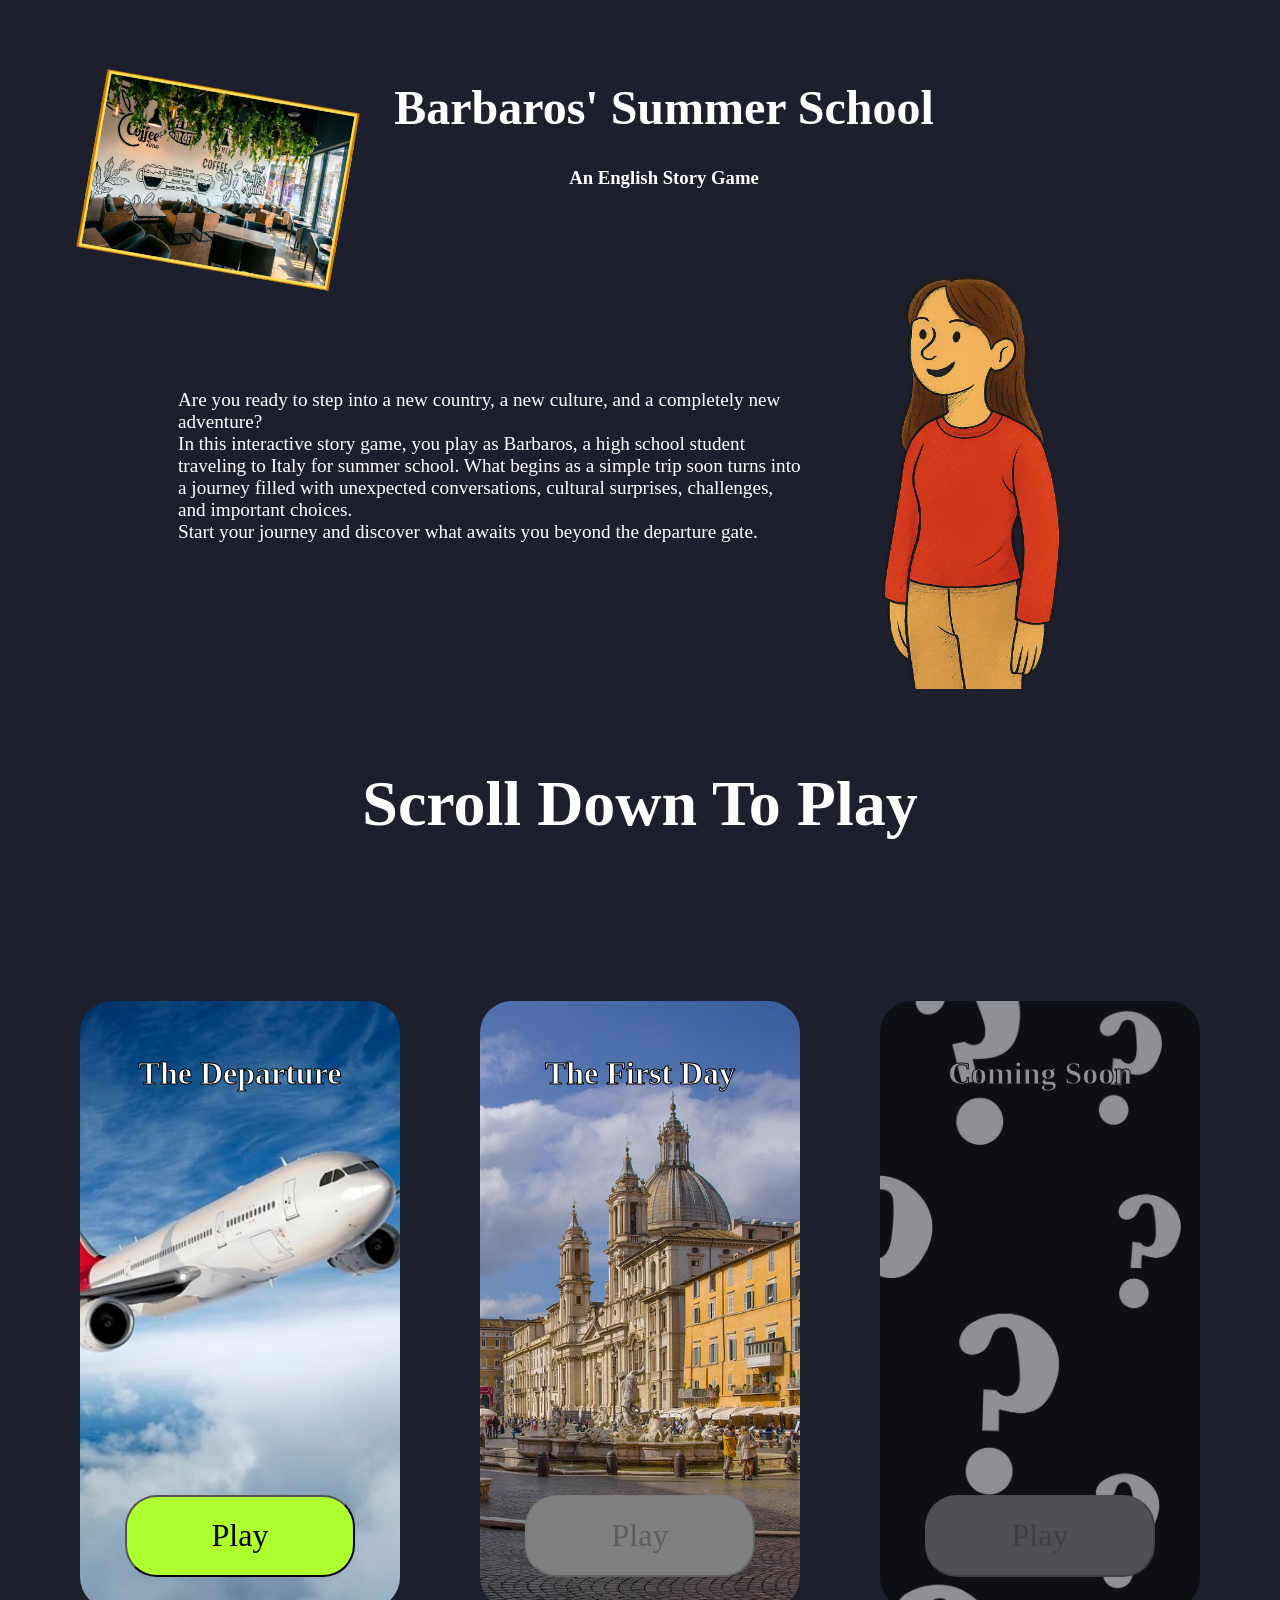
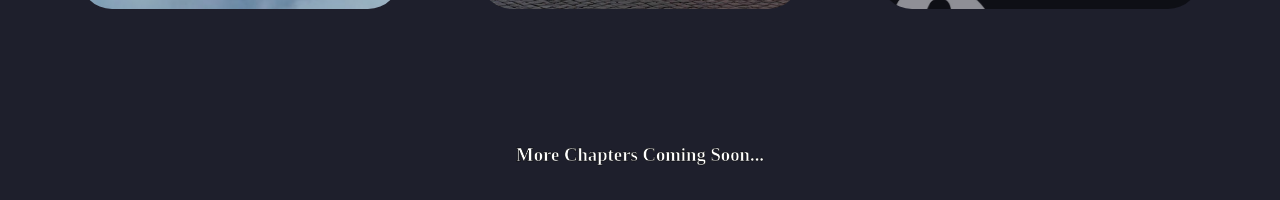
==== index.html @ cddf2c1b "removed chapter3 new sounds 'n main menu improvements" ====
<!DOCTYPE html>
<html lang="en">
<head>
    <meta charset="UTF-8">
    <meta name="viewport" content="width=device-width, initial-scale=1.0">
    <link rel="icon" type="image/png" href="images/elements/icon.png">
    <title>Barbaros' Summer School</title>
    <link rel="stylesheet" href="style.css">
    <script src="script.js" defer></script>
</head>
<body>
    <div id="info">
        <img id="frame"" src="images/elements/frame.png" alt="frame">
        <img id="bgs" src="images/backgrounds/cafe.jpg" alt="Backgrounds">
        <div id="title">
            <h1>Barbaros' Summer School</h1>
            <h3>An English Story Game</h3>
        </div>
        <div id="desc">
            <p>
            Are you ready to step into a new country, a new culture, and a completely new adventure? <br>
            In this interactive story game, you play as Barbaros, a high school student traveling to Italy for summer school. What begins as a simple trip soon turns into a journey filled with unexpected conversations, cultural surprises, challenges, and important choices.<br>
            Start your journey and discover what awaits you beyond the departure gate.<br>
            </p>
            <div>
                <img id="char" src="images/characters/annem-doodle.png" alt="Character">
            </div>
        </div>
        <h1>Scroll Down To Play</h1>
    </div>
    <div id="chapters">
        <div class="chapter" id="ch1">
            <h1 class="ch-title">The Departure</h1>
            <button class="ch-btn available" id="btn1">Play</button>
        </div>
        <div class="chapter" id="ch2">
            <h1 class="ch-title">The First Day</h1>
            <button class="ch-btn" id="btn2">Play</button>
        </div>
        <div class="chapter" id="ch3">
            <h1 class="ch-title">Coming Soon</h1>
            <button class="ch-btn" id="btn3">Play</button>
        </div>
    </div>
    <div id="more-chapters">
        <h3>More Chapters Coming Soon...</h3>
    </div>
</body>
</html>
---- style.css ----
html{
    scroll-snap-type: y mandatory;
}

body{
    margin:0;
    font-family:cursive;
    overflow-y: auto;
    overflow-x: hidden;
    background:rgb(30, 31, 44);
    display:flex;
    flex-direction:column;
    justify-content: center;
    align-items: center;
}

button{
    font-family:inherit;
    cursor:pointer;
}

#frame {
    position:absolute;
    width:20vw;
    height:20vh;
    z-index:0;
    top: 10%;
    left:7%;
    transform:rotate(10deg);
    transition:all 1s ease;
}

#bgs {
    position:absolute;
    width:20vw;
    height:20vh;
    z-index:-1;
    top: 10%;
    left:7%;
    transform:rotate(10deg);
    transition:all 1s ease;
}

#info{
    scroll-snap-align: end;
    width:100vw;
    height:100vh;
    display:flex;
    justify-content: space-between;
    align-items: center;
    flex-direction:column;
    box-sizing: border-box;
    padding:1em
}

#info *{
    color:rgb(255, 255, 255);
    text-align:center;
}

#desc{
    display:flex;
    align-items: center;
    justify-content: center;
}

#desc p{
    margin:1em;
    font-size:1.2em;
    text-align:left;
    width:50%
}

#char{
    height:50vh;
    transition: all 1s ease;
}

.fade-out{
    opacity:0;
    transform:scale(0.9);
}

.fade-in{
    opacity:1;
    transform:scale(1);
}

#info h1{
    font-size:4em
}

#title{
    margin-left:3em;
    margin-top:2em;
    justify-content: flex-start;
    align-items: center;
    flex-direction:column;
}

#title h1{
    font-size:3em
}

#chapters{
    scroll-snap-align: start;
    width:100vw;
    height:90vh;
    display:flex;
    align-items: center;
    justify-content: space-evenly;
}

.chapter{
    display:flex;
    flex-direction:column;
    background:rgb(144, 124, 124);
    height:75%;
    width:25%;
    align-items: center;
    justify-content: space-between;
    box-sizing: border-box;
    padding:2em;
    border-radius:2em;
    background-image: url("");
    background-size: cover;
    background-position: center;
    background-repeat: no-repeat;
    transition: all 0.3s ease
}

.chapter:hover{
    transform:translateY(-5%)
}

.ch-title{
    color:white;
    -webkit-text-stroke: black 1px;
}

.ch-btn{
    background:grey;
    font-size:2em;
    border-radius:1em;
    width:90%;
    height:15%;
    transition:all 0.3s ease;
}
.ch-btn.available{
    background:greenyellow;
}
.ch-btn.available:hover{
    background:rgb(80, 131, 4);
}

#ch1{
    background-image: url("../images/backgrounds/chapter1Cover.jpg");
    background-position: 70%;
}

#ch2{
    background-image: url("../images/backgrounds/CityCentre.jpg");
    background-position: 70%;
}

#ch3{
    background-image: url("../images/backgrounds/question-marks.jpg");
    opacity:0.5;
}

#more-chapters{
    height:10vh;
    width:100vw;
    display:flex;
    align-items: center;
    justify-content: center;
}

#more-chapters h3{
    color:white;
    -webkit-text-stroke:black 0.5px;
}
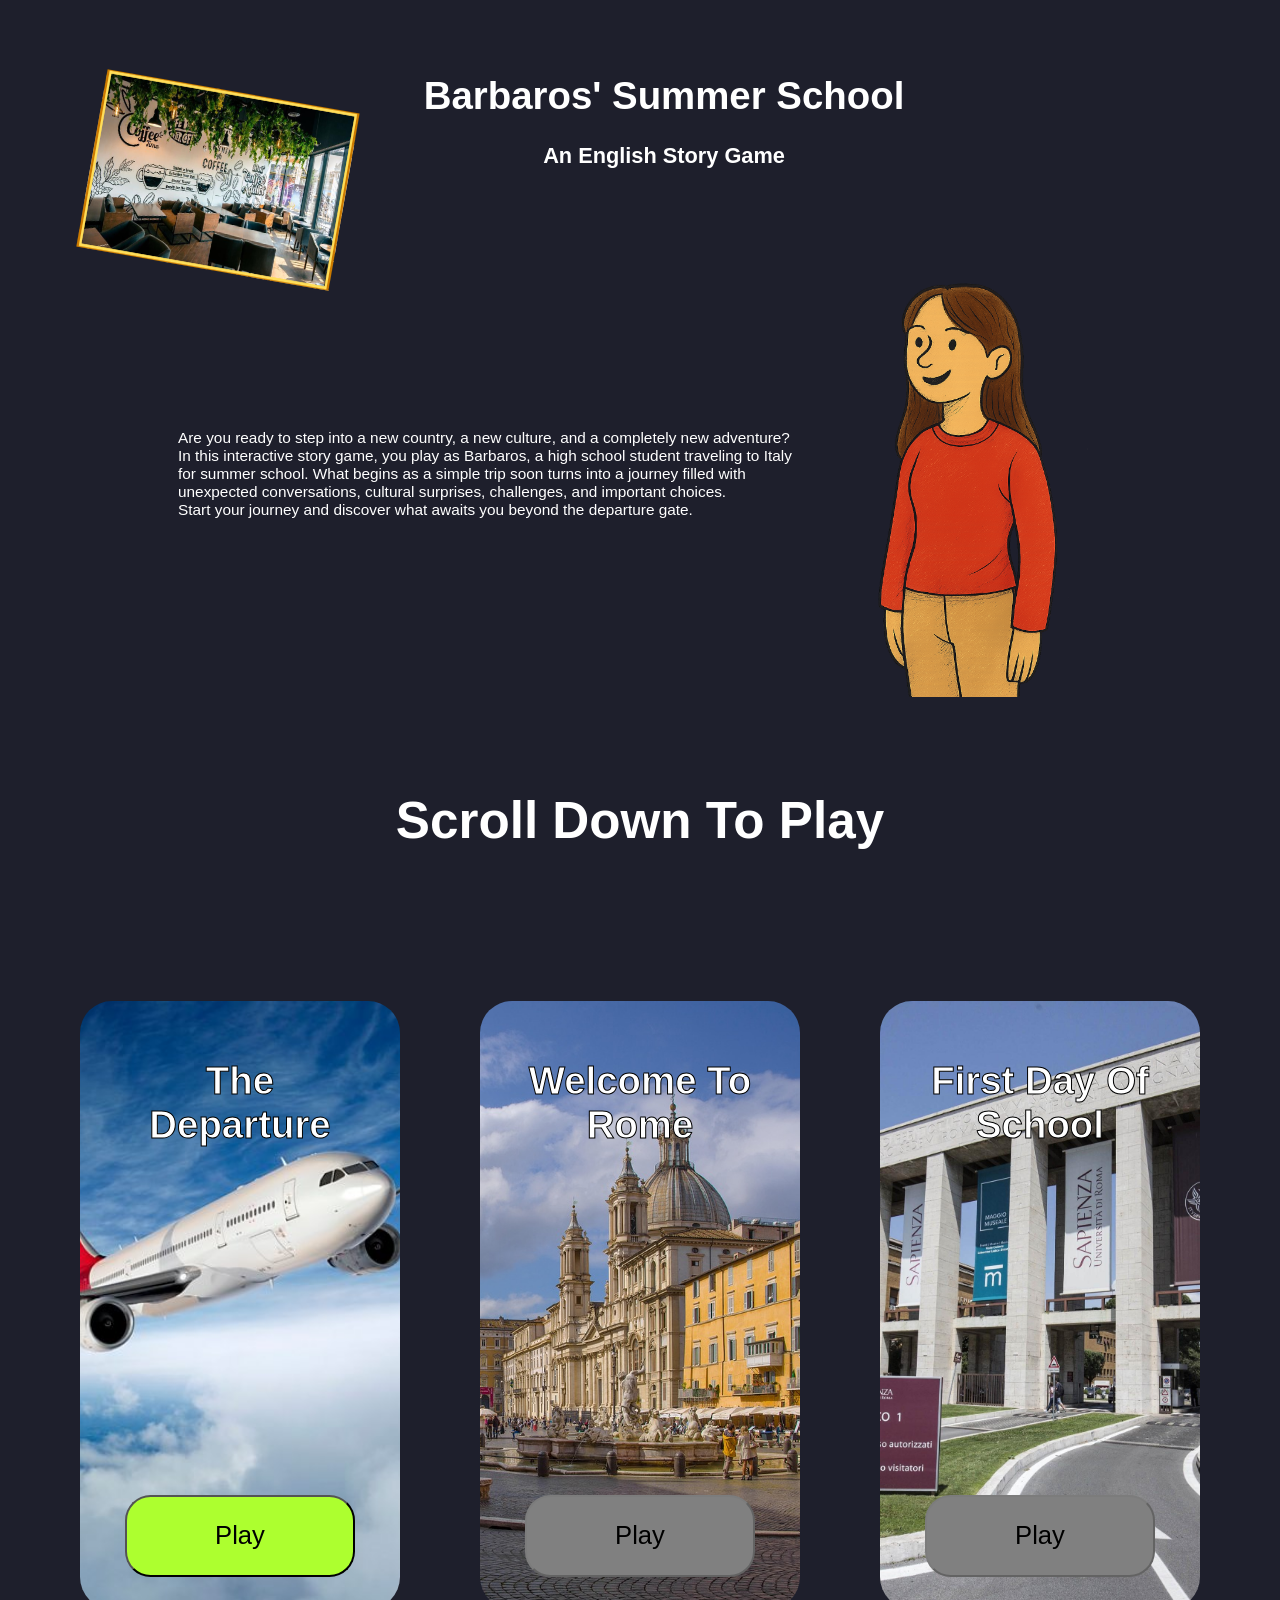
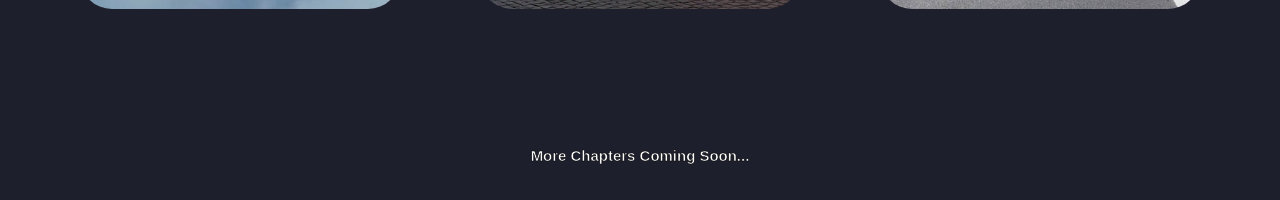
==== commit 57c0f1f4: "chapter 3" ====
--- a/index.html
+++ b/index.html
@@ -34,11 +34,11 @@
             <button class="ch-btn available" id="btn1">Play</button>
         </div>
         <div class="chapter" id="ch2">
-            <h1 class="ch-title">The First Day</h1>
+            <h1 class="ch-title">Welcome To Rome</h1>
             <button class="ch-btn" id="btn2">Play</button>
         </div>
         <div class="chapter" id="ch3">
-            <h1 class="ch-title">Coming Soon</h1>
+            <h1 class="ch-title">First Day Of School</h1>
             <button class="ch-btn" id="btn3">Play</button>
         </div>
     </div>
--- a/style.css
+++ b/style.css
@@ -4,7 +4,7 @@
 
 body{
     margin:0;
-    font-family:cursive;
+    font-family: "Comic Sans MS", "Comic Sans", Arial;
     overflow-y: auto;
     overflow-x: hidden;
     background:rgb(30, 31, 44);
@@ -66,7 +66,7 @@
 
 #desc p{
     margin:1em;
-    font-size:1.2em;
+    font-size:1.2vw;
     text-align:left;
     width:50%
 }
@@ -87,7 +87,7 @@
 }
 
 #info h1{
-    font-size:4em
+    font-size:4vw
 }
 
 #title{
@@ -99,7 +99,11 @@
 }
 
 #title h1{
-    font-size:3em
+    font-size:3vw
+}
+
+#title h3 {
+    font-size:1.7vw
 }
 
 #chapters{
@@ -136,11 +140,14 @@
 .ch-title{
     color:white;
     -webkit-text-stroke: black 1px;
+    font-size:3vw;
+    text-align:center;
 }
 
 .ch-btn{
+    color:black;
     background:grey;
-    font-size:2em;
+    font-size:2vw;
     border-radius:1em;
     width:90%;
     height:15%;
@@ -154,18 +161,17 @@
 }
 
 #ch1{
-    background-image: url("../images/backgrounds/chapter1Cover.jpg");
+    background-image: url("./images/backgrounds/chapter1Cover.jpg");
     background-position: 70%;
 }
 
 #ch2{
-    background-image: url("../images/backgrounds/CityCentre.jpg");
+    background-image: url("./images/backgrounds/CityCentre.jpg");
     background-position: 70%;
 }
 
 #ch3{
-    background-image: url("../images/backgrounds/question-marks.jpg");
-    opacity:0.5;
+    background-image: url("./images/backgrounds/SchoolEntrance.jpg");
 }
 
 #more-chapters{
@@ -174,6 +180,7 @@
     display:flex;
     align-items: center;
     justify-content: center;
+    font-size:1vw
 }
 
 #more-chapters h3{
